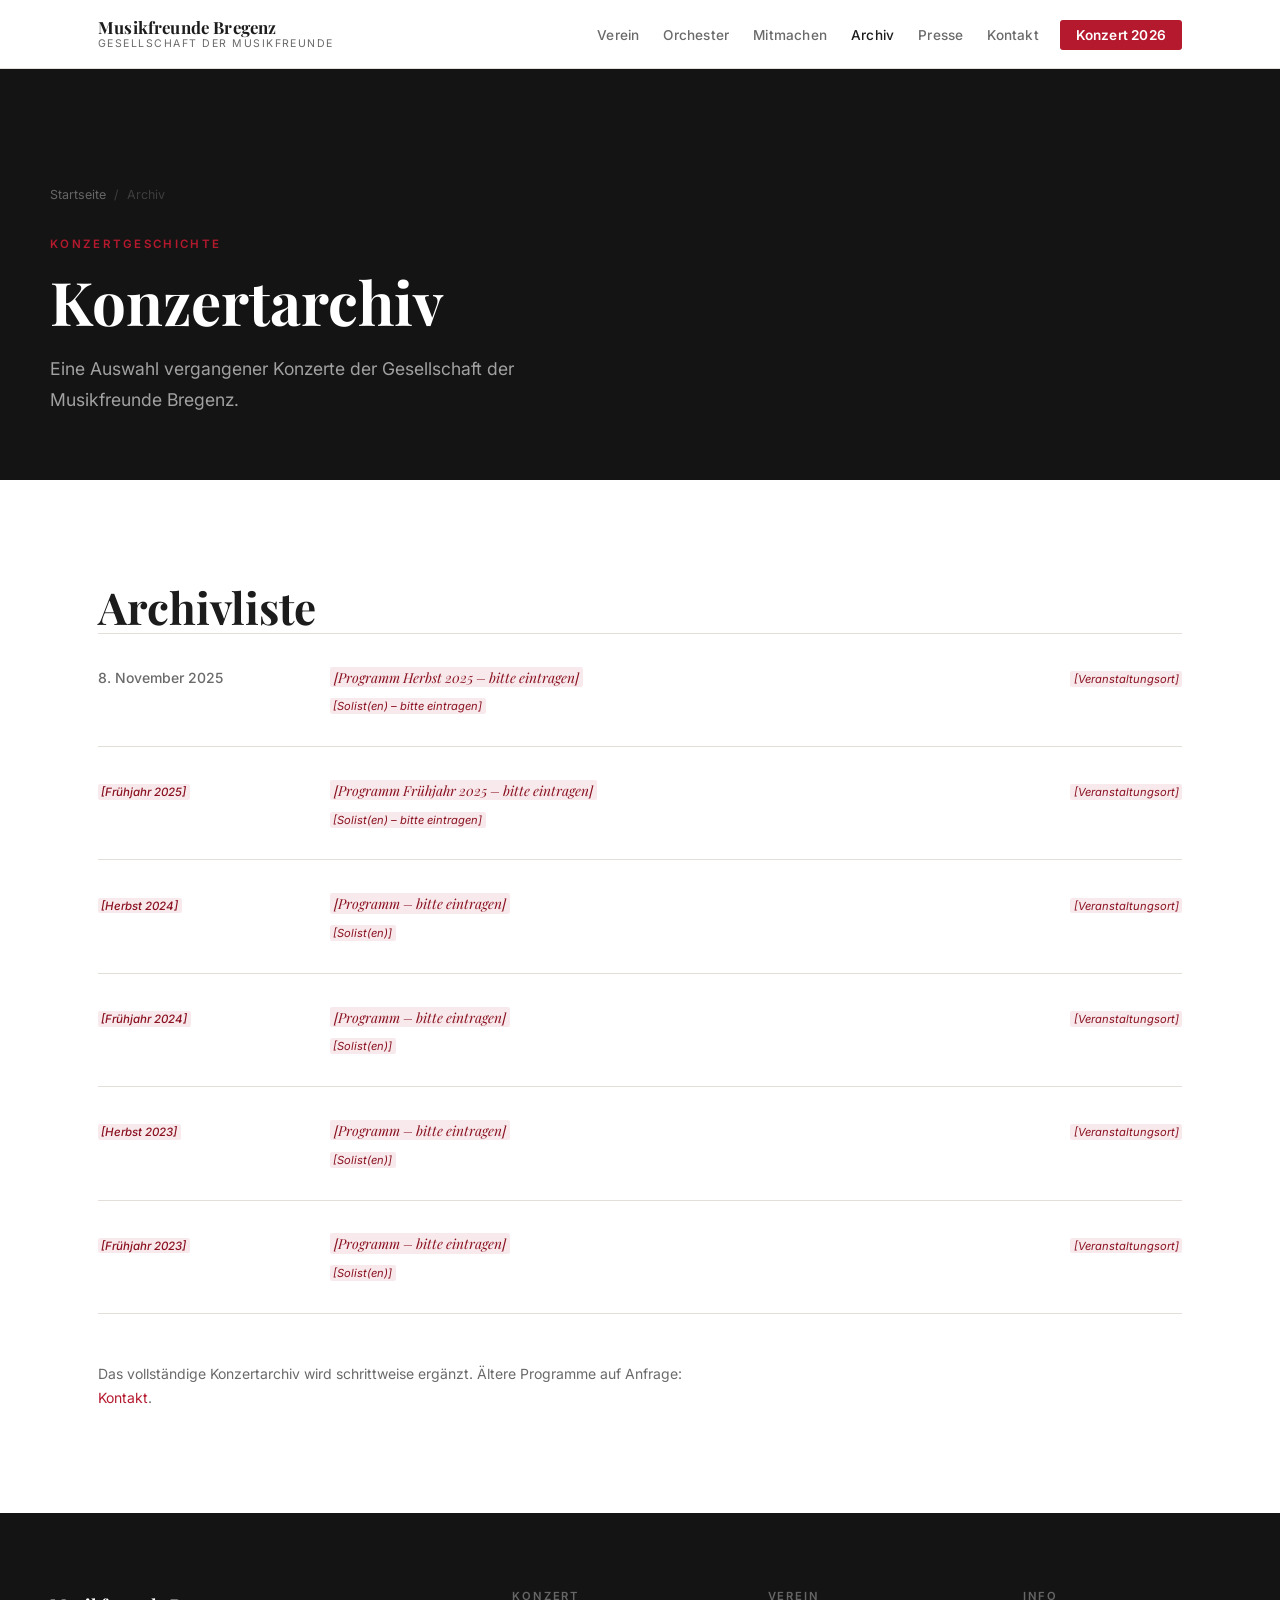
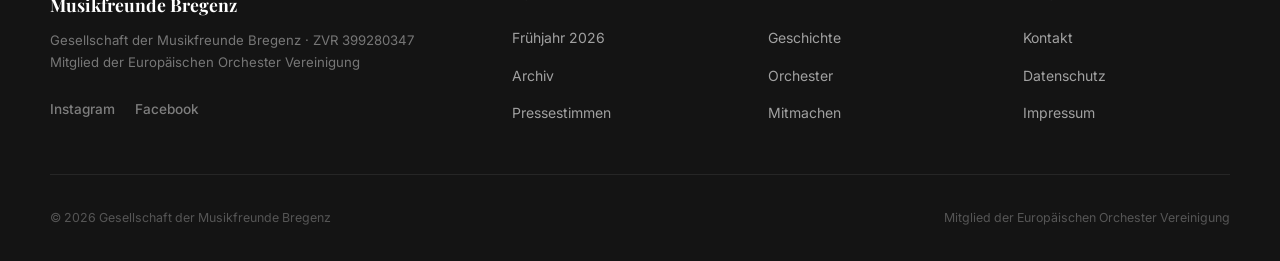
==== archiv.html @ 884a70db "initaler Entwurf" ====
<!DOCTYPE html>
<html lang="de">
<head>
  <meta charset="UTF-8">
  <meta name="viewport" content="width=device-width, initial-scale=1.0">
  <meta name="description" content="Archiv der Konzerte der Musikfreunde Bregenz – vergangene Programme, Termine und Veranstaltungsorte.">
  <title>Konzertarchiv – Musikfreunde Bregenz</title>
  <link rel="stylesheet" href="css/style.css">
</head>
<body>

<a href="#main" class="skip-link">Zum Inhalt springen</a>

<nav class="nav" aria-label="Hauptnavigation">
  <div class="nav__inner">
    <a href="index.html" class="nav__logo">
      Musikfreunde Bregenz
      <span>Gesellschaft der Musikfreunde</span>
    </a>
    <button class="nav__toggle" id="nav-toggle" aria-expanded="false" aria-controls="nav-links" aria-label="Navigation öffnen">
      <span></span><span></span><span></span>
    </button>
    <ul class="nav__links" id="nav-links" role="list">
      <li><a href="verein.html">Verein</a></li>
      <li><a href="orchester.html">Orchester</a></li>
      <li><a href="mitmachen.html">Mitmachen</a></li>
      <li><a href="archiv.html" class="active">Archiv</a></li>
      <li><a href="presse.html">Presse</a></li>
      <li><a href="kontakt.html">Kontakt</a></li>
      <li class="nav__cta"><a href="konzert.html">Konzert 2026</a></li>
    </ul>
  </div>
</nav>

<main id="main">

  <header class="page-hero">
    <div class="page-hero__inner">
      <div class="page-hero__crumb">
        <a href="index.html">Startseite</a>
        <span aria-hidden="true">/</span>
        <span>Archiv</span>
      </div>
      <span class="page-hero__eye">Konzertgeschichte</span>
      <h1 class="page-hero__h1">Konzertarchiv</h1>
      <p class="page-hero__lead">
        Eine Auswahl vergangener Konzerte der Gesellschaft der Musikfreunde Bregenz.
      </p>
    </div>
  </header>

  <section class="section" aria-labelledby="archiv-heading">
    <div class="container">
      <h2 id="archiv-heading" class="sr-only">Archivliste</h2>

      <div class="archiv-list" role="list">

        <!-- 2025 -->
        <div role="listitem" class="archiv-item">
          <p class="archiv-item__date">8. November 2025</p>
          <div class="archiv-item__prog">
            <span class="ph">[Programm Herbst 2025 – bitte eintragen]</span>
            <em><span class="ph">[Solist(en) – bitte eintragen]</span></em>
          </div>
          <p class="archiv-item__venue"><span class="ph">[Veranstaltungsort]</span></p>
        </div>

        <div role="listitem" class="archiv-item">
          <p class="archiv-item__date"><span class="ph">[Frühjahr 2025]</span></p>
          <div class="archiv-item__prog">
            <span class="ph">[Programm Frühjahr 2025 – bitte eintragen]</span>
            <em><span class="ph">[Solist(en) – bitte eintragen]</span></em>
          </div>
          <p class="archiv-item__venue"><span class="ph">[Veranstaltungsort]</span></p>
        </div>

        <!-- 2024 -->
        <div role="listitem" class="archiv-item">
          <p class="archiv-item__date"><span class="ph">[Herbst 2024]</span></p>
          <div class="archiv-item__prog">
            <span class="ph">[Programm – bitte eintragen]</span>
            <em><span class="ph">[Solist(en)]</span></em>
          </div>
          <p class="archiv-item__venue"><span class="ph">[Veranstaltungsort]</span></p>
        </div>

        <div role="listitem" class="archiv-item">
          <p class="archiv-item__date"><span class="ph">[Frühjahr 2024]</span></p>
          <div class="archiv-item__prog">
            <span class="ph">[Programm – bitte eintragen]</span>
            <em><span class="ph">[Solist(en)]</span></em>
          </div>
          <p class="archiv-item__venue"><span class="ph">[Veranstaltungsort]</span></p>
        </div>

        <!-- 2023 -->
        <div role="listitem" class="archiv-item">
          <p class="archiv-item__date"><span class="ph">[Herbst 2023]</span></p>
          <div class="archiv-item__prog">
            <span class="ph">[Programm – bitte eintragen]</span>
            <em><span class="ph">[Solist(en)]</span></em>
          </div>
          <p class="archiv-item__venue"><span class="ph">[Veranstaltungsort]</span></p>
        </div>

        <div role="listitem" class="archiv-item">
          <p class="archiv-item__date"><span class="ph">[Frühjahr 2023]</span></p>
          <div class="archiv-item__prog">
            <span class="ph">[Programm – bitte eintragen]</span>
            <em><span class="ph">[Solist(en)]</span></em>
          </div>
          <p class="archiv-item__venue"><span class="ph">[Veranstaltungsort]</span></p>
        </div>

      </div>

      <p style="margin-top:3rem; font-size:0.875rem; color:var(--muted);">
        Das vollständige Konzertarchiv wird schrittweise ergänzt.
        Ältere Programme auf Anfrage: <a href="kontakt.html" style="color:var(--red);">Kontakt</a>.
      </p>
    </div>
  </section>

</main>

<footer class="footer">
  <div class="footer__inner">
    <div class="footer__grid">
      <div>
        <div class="footer__brand">Musikfreunde Bregenz</div>
        <p class="footer__sub">Gesellschaft der Musikfreunde Bregenz · ZVR 399280347<br>Mitglied der Europäischen Orchester Vereinigung</p>
        <div class="footer__social">
          <a href="#" target="_blank" rel="noopener">Instagram</a>
          <a href="#" target="_blank" rel="noopener">Facebook</a>
        </div>
      </div>
      <div class="footer__col"><h4>Konzert</h4><ul><li><a href="konzert.html">Frühjahr 2026</a></li><li><a href="archiv.html">Archiv</a></li><li><a href="presse.html">Pressestimmen</a></li></ul></div>
      <div class="footer__col"><h4>Verein</h4><ul><li><a href="verein.html">Geschichte</a></li><li><a href="orchester.html">Orchester</a></li><li><a href="mitmachen.html">Mitmachen</a></li></ul></div>
      <div class="footer__col"><h4>Info</h4><ul><li><a href="kontakt.html">Kontakt</a></li><li><a href="#">Datenschutz</a></li><li><a href="#">Impressum</a></li></ul></div>
    </div>
    <div class="footer__bottom">
      <span>© 2026 Gesellschaft der Musikfreunde Bregenz</span>
      <span>Mitglied der Europäischen Orchester Vereinigung</span>
    </div>
  </div>
</footer>

<script>
  const toggle = document.getElementById('nav-toggle');
  const links  = document.getElementById('nav-links');
  toggle.addEventListener('click', function () {
    const open = links.classList.toggle('open');
    toggle.setAttribute('aria-expanded', open);
  });
</script>
</body>
</html>
---- css/style.css ----
/* ================================================================
   MUSIKFREUNDE BREGENZ — Hauptstylesheet
   Farbwelt: Schwarz #1C1C1C · Rot #B5192E · Creme #F7F6F2
   Schriften: Playfair Display (Serif) · Inter (Sans)
   ================================================================ */

@import url('https://fonts.googleapis.com/css2?family=Playfair+Display:ital,wght@0,400;0,600;0,700;1,400;1,600&family=Inter:wght@300;400;500;600&display=swap');

/* ── Custom Properties ── */
:root {
  --red:        #B5192E;
  --red-dark:   #8C1323;
  --text:       #1C1C1C;
  --muted:      #6A6A6A;
  --bg:         #FFFFFF;
  --bg-warm:    #F7F6F2;
  --bg-dark:    #141414;
  --border:     #E2DFD9;
  --serif:      'Playfair Display', Georgia, serif;
  --sans:       'Inter', -apple-system, BlinkMacSystemFont, sans-serif;
  --max-w:      1180px;
  --pad-x:      clamp(1.25rem, 5vw, 3rem);
  --section:    clamp(4rem, 8vw, 7rem);
}

/* ── Reset & Base ── */
*, *::before, *::after { box-sizing: border-box; margin: 0; padding: 0; }
html { font-size: 16px; scroll-behavior: smooth; -webkit-font-smoothing: antialiased; }
body { font-family: var(--sans); color: var(--text); background: var(--bg); line-height: 1.75; }
img { max-width: 100%; height: auto; display: block; }
a { color: inherit; text-decoration: none; }

/* ── Typografie ── */
h1, h2, h3, h4 { font-family: var(--serif); line-height: 1.15; font-weight: 700; }
h1 { font-size: clamp(2.4rem, 5.5vw, 4.25rem); }
h2 { font-size: clamp(1.8rem, 3.5vw, 2.75rem); }
h3 { font-size: clamp(1.2rem, 2.5vw, 1.65rem); }
h4 { font-size: 1.05rem; font-weight: 600; font-family: var(--sans); }
p  { font-size: clamp(0.9375rem, 1.5vw, 1.0625rem); max-width: 65ch; }

/* ── Layout ── */
.container { max-width: var(--max-w); margin: 0 auto; padding: 0 var(--pad-x); }
.section    { padding: var(--section) 0; }
.section--warm { background: var(--bg-warm); }
.section--dark { background: var(--bg-dark); color: #fff; }

/* ================================================================
   NAVIGATION
   ================================================================ */
.nav {
  position: sticky; top: 0; z-index: 100;
  background: rgba(255,255,255,0.96);
  backdrop-filter: blur(10px);
  border-bottom: 1px solid var(--border);
}
.nav__inner {
  max-width: var(--max-w); margin: 0 auto; padding: 0 var(--pad-x);
  height: 68px; display: flex; align-items: center; justify-content: space-between; gap: 2rem;
}
.nav__logo {
  font-family: var(--serif); font-size: 1.05rem; font-weight: 700;
  color: var(--text); letter-spacing: 0.01em; line-height: 1.15; flex-shrink: 0;
}
.nav__logo span {
  display: block; font-size: 0.66rem; font-family: var(--sans); font-weight: 400;
  color: var(--muted); letter-spacing: 0.14em; text-transform: uppercase;
}
.nav__links { display: flex; gap: 0.1rem; list-style: none; align-items: center; }
.nav__links a {
  font-size: 0.85rem; font-weight: 500; color: var(--muted); padding: 0.4rem 0.7rem;
  border-radius: 3px; transition: color 0.18s; letter-spacing: 0.015em;
}
.nav__links a:hover,
.nav__links a.active { color: var(--text); }
.nav__cta a {
  background: var(--red) !important; color: #fff !important;
  padding: 0.45rem 1rem !important; border-radius: 3px; font-weight: 600 !important;
  font-size: 0.85rem !important; margin-left: 0.5rem;
}
.nav__cta a:hover { background: var(--red-dark) !important; }
.nav__toggle {
  display: none; background: none; border: none; cursor: pointer;
  padding: 0.5rem; flex-direction: column; gap: 5px;
}
.nav__toggle span { display: block; width: 22px; height: 2px; background: var(--text); transition: 0.3s; }

@media (max-width: 880px) {
  .nav__toggle { display: flex; }
  .nav__links {
    display: none; position: absolute; top: 68px; left: 0; right: 0; background: #fff;
    flex-direction: column; padding: 1.25rem var(--pad-x) 1.75rem;
    border-bottom: 1px solid var(--border); gap: 0.15rem; align-items: flex-start;
  }
  .nav__links.open { display: flex; }
  .nav__links a { padding: 0.55rem 0; font-size: 1rem; }
  .nav__cta { margin-top: 0.5rem; }
  .nav__cta a { display: inline-block; margin-left: 0 !important; }
}

/* ================================================================
   HERO — STARTSEITE
   ================================================================ */
.hero {
  min-height: 88vh; display: flex; align-items: flex-end;
  background: var(--bg-dark); position: relative; overflow: hidden;
}
.hero::before {
  content: ''; position: absolute; inset: 0;
  background: linear-gradient(145deg, #0a0a0a 0%, #1a0808 55%, #120606 100%);
}
.hero::after {
  content: ''; position: absolute; top: 0; right: 0; width: 45%; height: 100%;
  background: linear-gradient(to left, rgba(181,25,46,0.07), transparent);
  pointer-events: none;
}
.hero__deco {
  position: absolute; bottom: -4rem; right: -2rem;
  font-family: var(--serif); font-size: 28rem; font-weight: 700; line-height: 1;
  color: rgba(255,255,255,0.025); pointer-events: none; user-select: none;
}
.hero__content {
  position: relative; z-index: 1; max-width: var(--max-w); width: 100%;
  margin: 0 auto; padding: 8rem var(--pad-x) 6rem;
}
.hero__eyebrow {
  font-size: 0.72rem; font-weight: 600; letter-spacing: 0.22em; text-transform: uppercase;
  color: var(--red); margin-bottom: 1.5rem; display: block;
}
.hero__title {
  font-size: clamp(3rem, 7vw, 5.75rem); color: #fff; line-height: 1.05;
  max-width: 13ch; margin-bottom: 1.75rem; font-weight: 700;
}
.hero__title em { font-style: italic; color: rgba(255,255,255,0.6); }
.hero__sub {
  font-size: clamp(1rem, 2vw, 1.125rem); color: rgba(255,255,255,0.6);
  max-width: 46ch; margin-bottom: 2.75rem; line-height: 1.75;
}
.hero__actions { display: flex; gap: 1rem; flex-wrap: wrap; align-items: center; }
.hero__badge {
  background: rgba(255,255,255,0.06); border: 1px solid rgba(255,255,255,0.14);
  border-radius: 3px; padding: 0.7rem 1.2rem; color: rgba(255,255,255,0.75);
  font-size: 0.875rem; line-height: 1.5;
}
.hero__badge strong { display: block; color: #fff; font-weight: 600; font-size: 0.95rem; }

/* ================================================================
   BUTTONS
   ================================================================ */
.btn {
  display: inline-flex; align-items: center; gap: 0.5rem;
  padding: 0.875rem 2rem; border-radius: 3px; font-family: var(--sans);
  font-size: 0.9rem; font-weight: 600; letter-spacing: 0.025em;
  cursor: pointer; transition: all 0.18s; border: 2px solid transparent; text-decoration: none;
}
.btn--primary  { background: var(--red); color: #fff; }
.btn--primary:hover { background: var(--red-dark); color: #fff; }
.btn--ghost    { background: transparent; border-color: rgba(255,255,255,0.28); color: #fff; }
.btn--ghost:hover { border-color: rgba(255,255,255,0.65); color: #fff; }
.btn--outline  { background: transparent; border-color: var(--border); color: var(--text); }
.btn--outline:hover { border-color: var(--text); }
.btn--white    { background: #fff; color: var(--red); border-color: #fff; }
.btn--white:hover { background: rgba(255,255,255,0.9); color: var(--red-dark); }
.btn--sm       { padding: 0.55rem 1.25rem; font-size: 0.82rem; }

/* ================================================================
   SEKTIONS-KOPF
   ================================================================ */
.sec-head { margin-bottom: clamp(2.5rem, 5vw, 4rem); }
.sec-head--center { text-align: center; }
.sec-head--center .sec-lead { margin-left: auto; margin-right: auto; }
.sec-eye {
  display: inline-block; font-size: 0.72rem; font-weight: 600;
  letter-spacing: 0.2em; text-transform: uppercase; color: var(--red); margin-bottom: 0.75rem;
}
.sec-title { color: var(--text); margin-bottom: 0.875rem; }
.sec-lead { font-size: clamp(1rem, 1.8vw, 1.1rem); color: var(--muted); max-width: 52ch; }

/* ================================================================
   STARTSEITE – KONZERT-TEASER
   ================================================================ */
.concert-teaser {
  display: grid; grid-template-columns: 3fr 2fr;
  border: 1px solid var(--border); background: var(--bg-warm);
}
@media (max-width: 720px) { .concert-teaser { grid-template-columns: 1fr; } }

.concert-teaser__body { padding: clamp(2rem, 5vw, 3.5rem); }
.concert-teaser__date {
  font-size: 0.72rem; font-weight: 600; letter-spacing: 0.18em;
  text-transform: uppercase; color: var(--red); margin-bottom: 0.3rem;
}
.concert-teaser__venue { font-size: 0.875rem; color: var(--muted); margin-bottom: 2rem; }
.concert-teaser__title {
  font-family: var(--serif); font-size: clamp(1.4rem, 3vw, 2rem);
  margin-bottom: 2rem; line-height: 1.2;
}
.prog-list { list-style: none; display: flex; flex-direction: column; gap: 1.1rem; margin-bottom: 2.25rem; }
.prog-list li { display: grid; grid-template-columns: auto 1fr; gap: 0.75rem; align-items: baseline; }
.prog-cmp { font-weight: 600; font-size: 0.875rem; white-space: nowrap; color: var(--text); }
.prog-wrk { font-family: var(--serif); font-style: italic; font-size: 1rem; color: var(--muted); }
.concert-teaser__vis {
  background: linear-gradient(145deg, #120808 0%, #200e0e 100%);
  min-height: 280px; display: flex; align-items: center; justify-content: center;
  position: relative; overflow: hidden;
}
.concert-teaser__vis-text {
  font-family: var(--serif); font-size: 9rem; font-weight: 700;
  color: rgba(181,25,46,0.12); user-select: none; line-height: 1;
}

/* ================================================================
   STARTSEITE – ÜBER-UNS KARTEN
   ================================================================ */
.about-grid { display: grid; grid-template-columns: repeat(3, 1fr); gap: 2.5rem; }
@media (max-width: 720px) { .about-grid { grid-template-columns: 1fr; gap: 2rem; } }
@media (min-width: 721px) and (max-width: 920px) { .about-grid { grid-template-columns: 1fr 1fr; } }

.about-card { border-top: 2px solid var(--border); padding-top: 2rem; }
.about-card:first-child { border-top-color: var(--red); }
.about-card__num { font-family: var(--serif); font-size: 2.75rem; font-weight: 700; color: var(--red); line-height: 1; margin-bottom: 0.75rem; }
.about-card h3 { font-size: 1.25rem; margin-bottom: 0.75rem; }
.about-card p { font-size: 0.9375rem; color: var(--muted); line-height: 1.75; }
.about-card__link {
  display: inline-flex; align-items: center; gap: 0.4rem;
  margin-top: 1.25rem; font-size: 0.875rem; font-weight: 600; color: var(--red);
  transition: gap 0.18s;
}
.about-card__link:hover { gap: 0.7rem; }

/* ================================================================
   STARTSEITE – PRESSEZITAT (dunkel)
   ================================================================ */
.quote-wrap { max-width: 740px; margin: 0 auto; text-align: center; }
.quote-wrap__mark { font-family: var(--serif); font-size: 6rem; color: var(--red); line-height: 0.5; display: block; margin-bottom: 2rem; }
.quote-wrap__text {
  font-family: var(--serif); font-size: clamp(1.3rem, 3vw, 1.95rem);
  font-style: italic; color: rgba(255,255,255,0.88); line-height: 1.55; margin-bottom: 1.5rem;
}
.quote-wrap__src { font-size: 0.78rem; letter-spacing: 0.12em; color: rgba(255,255,255,0.38); text-transform: uppercase; }

/* ================================================================
   STARTSEITE – MITMACHEN BANNER
   ================================================================ */
.mitmachen-banner { background: var(--red); }
.mitmachen-banner__inner {
  max-width: var(--max-w); margin: 0 auto; padding: clamp(3rem, 6vw, 5rem) var(--pad-x);
  display: grid; grid-template-columns: 1fr auto; gap: 2rem; align-items: center;
}
@media (max-width: 620px) { .mitmachen-banner__inner { grid-template-columns: 1fr; } }
.mitmachen-banner h2 { font-size: clamp(1.5rem, 3vw, 2.2rem); color: #fff; margin-bottom: 0.5rem; }
.mitmachen-banner p  { color: rgba(255,255,255,0.8); font-size: 1rem; max-width: 48ch; }

/* ================================================================
   SPONSOREN
   ================================================================ */
.sponsors-row { display: flex; flex-wrap: wrap; gap: 0.875rem 1.25rem; margin-top: 2rem; align-items: center; }
.sponsor-item {
  font-size: 0.9rem; color: var(--muted); padding: 0.5rem 1rem;
  border: 1px solid var(--border); border-radius: 3px; transition: border-color 0.18s, color 0.18s;
}
.sponsor-item:hover { border-color: var(--text); color: var(--text); }

/* ================================================================
   NEWSLETTER
   ================================================================ */
.newsletter-wrap {
  max-width: var(--max-w); margin: 0 auto; padding: clamp(3.5rem, 7vw, 5.5rem) var(--pad-x);
  display: grid; grid-template-columns: 1fr 1fr; gap: 3rem; align-items: center;
}
@media (max-width: 700px) { .newsletter-wrap { grid-template-columns: 1fr; gap: 2rem; } }
.newsletter-wrap h2 { font-size: clamp(1.5rem, 3vw, 2rem); margin-bottom: 0.75rem; }
.newsletter-wrap p  { color: var(--muted); font-size: 0.9375rem; }
.nl-form { display: flex; gap: 0.75rem; flex-wrap: wrap; }
.nl-form input {
  flex: 1; min-width: 200px; padding: 0.875rem 1.1rem;
  border: 1px solid var(--border); border-radius: 3px; font-family: var(--sans);
  font-size: 0.9375rem; background: #fff; color: var(--text); outline: none; transition: border-color 0.18s;
}
.nl-form input:focus { border-color: var(--red); }
.nl-form input::placeholder { color: #bbb; }
.nl-note { font-size: 0.78rem; color: var(--muted); margin-top: 0.75rem; }

/* ================================================================
   FOOTER
   ================================================================ */
.footer { background: var(--bg-dark); padding: clamp(3rem, 6vw, 5rem) var(--pad-x) 2rem; }
.footer__inner { max-width: var(--max-w); margin: 0 auto; }
.footer__grid {
  display: grid; grid-template-columns: 2fr 1fr 1fr 1fr;
  gap: 3rem; padding-bottom: 3rem; border-bottom: 1px solid rgba(255,255,255,0.08);
}
@media (max-width: 860px)  { .footer__grid { grid-template-columns: 1fr 1fr; gap: 2rem; } }
@media (max-width: 480px)  { .footer__grid { grid-template-columns: 1fr; gap: 1.75rem; } }
.footer__brand { font-family: var(--serif); font-size: 1.1rem; color: #fff; font-weight: 700; margin-bottom: 0.5rem; }
.footer__sub   { font-size: 0.825rem; color: rgba(255,255,255,0.42); line-height: 1.7; margin-bottom: 1.5rem; }
.footer__social { display: flex; gap: 1.25rem; }
.footer__social a { font-size: 0.85rem; font-weight: 500; color: rgba(255,255,255,0.45); transition: color 0.18s; }
.footer__social a:hover { color: #fff; }
.footer__col h4 {
  font-family: var(--sans); font-size: 0.7rem; font-weight: 600; letter-spacing: 0.16em;
  text-transform: uppercase; color: rgba(255,255,255,0.35); margin-bottom: 1.25rem;
}
.footer__col ul { list-style: none; display: flex; flex-direction: column; gap: 0.6rem; }
.footer__col a  { font-size: 0.875rem; color: rgba(255,255,255,0.6); transition: color 0.18s; }
.footer__col a:hover { color: #fff; }
.footer__bottom {
  display: flex; justify-content: space-between; flex-wrap: wrap; gap: 0.75rem;
  padding-top: 2rem; font-size: 0.775rem; color: rgba(255,255,255,0.28);
}
.footer__bottom a { color: rgba(255,255,255,0.28); }
.footer__bottom a:hover { color: rgba(255,255,255,0.55); }

/* ================================================================
   SEITEN-HERO (Unterseiten)
   ================================================================ */
.page-hero { background: var(--bg-dark); padding: clamp(4.5rem, 9vw, 7.5rem) var(--pad-x) clamp(3rem, 5vw, 4.5rem); }
.page-hero__inner { max-width: var(--max-w); margin: 0 auto; }
.page-hero__crumb { display: flex; gap: 0.5rem; font-size: 0.78rem; color: rgba(255,255,255,0.35); margin-bottom: 1.75rem; }
.page-hero__crumb a { color: rgba(255,255,255,0.35); }
.page-hero__crumb a:hover { color: rgba(255,255,255,0.65); }
.page-hero__crumb span { color: rgba(255,255,255,0.18); }
.page-hero__eye { font-size: 0.72rem; font-weight: 600; letter-spacing: 0.2em; text-transform: uppercase; color: var(--red); margin-bottom: 0.875rem; display: block; }
.page-hero__h1 { font-size: clamp(2.25rem, 5.5vw, 3.75rem); color: #fff; max-width: 16ch; line-height: 1.1; margin-bottom: 1.25rem; }
.page-hero__lead { font-size: clamp(1rem, 2vw, 1.1rem); color: rgba(255,255,255,0.6); max-width: 50ch; line-height: 1.75; }

/* ================================================================
   KONZERT-SEITE
   ================================================================ */
.c-meta {
  background: var(--bg-warm); border: 1px solid var(--border);
  padding: clamp(2rem, 4vw, 2.75rem); margin-bottom: 3rem;
}
.c-meta__grid { display: grid; grid-template-columns: repeat(auto-fit, minmax(150px, 1fr)); gap: 2rem 2.5rem; margin-bottom: 2rem; }
.c-meta__item label { display: block; font-size: 0.68rem; font-weight: 600; letter-spacing: 0.15em; text-transform: uppercase; color: var(--muted); margin-bottom: 0.3rem; }
.c-meta__item strong { font-size: 1.05rem; font-weight: 600; display: block; }
.c-meta__item span { font-size: 0.875rem; color: var(--muted); }
.ticket-bar { display: flex; gap: 1.25rem; flex-wrap: wrap; align-items: center; padding-top: 2rem; border-top: 1px solid var(--border); }
.ticket-price { font-family: var(--serif); font-size: 1.65rem; font-weight: 700; }
.ticket-price small { font-family: var(--sans); font-size: 0.85rem; font-weight: 400; color: var(--muted); }

.prog-item { border-top: 1px solid var(--border); padding: 1.875rem 0; }
.prog-item:last-of-type { border-bottom: 1px solid var(--border); }
.prog-item__cmp { font-size: 0.7rem; font-weight: 600; letter-spacing: 0.16em; text-transform: uppercase; color: var(--muted); margin-bottom: 0.35rem; }
.prog-item__wrk { font-family: var(--serif); font-size: 1.45rem; font-style: italic; color: var(--text); margin-bottom: 0.35rem; }
.prog-item__sub { font-size: 0.9rem; color: var(--muted); }
.prog-item__solist { font-size: 0.875rem; color: var(--text); margin-top: 0.5rem; }
.prog-item__solist strong { color: var(--red); font-weight: 600; }

.solist-card {
  display: grid; grid-template-columns: 110px 1fr; gap: 2rem;
  padding: 2rem; background: var(--bg-warm); border: 1px solid var(--border);
}
@media (max-width: 500px) { .solist-card { grid-template-columns: 1fr; gap: 1.25rem; } }
.solist-card__img {
  width: 110px; height: 110px; border-radius: 50%;
  background: var(--border); display: flex; align-items: center;
  justify-content: center; font-size: 0.72rem; color: var(--muted);
  text-align: center; overflow: hidden; flex-shrink: 0;
}
.solist-card__role { font-size: 0.7rem; font-weight: 600; letter-spacing: 0.15em; text-transform: uppercase; color: var(--red); margin-bottom: 0.25rem; }
.solist-card__name { font-family: var(--serif); font-size: 1.4rem; margin-bottom: 0.75rem; }
.solist-card__bio  { font-size: 0.9375rem; color: var(--muted); line-height: 1.75; }

.next-box { background: var(--bg-warm); border: 1px solid var(--border); padding: 2rem; margin-top: 3rem; }
.next-box__lbl { font-size: 0.68rem; font-weight: 600; letter-spacing: 0.16em; text-transform: uppercase; color: var(--muted); margin-bottom: 0.5rem; }
.next-box__date { font-family: var(--serif); font-size: 1.6rem; color: var(--red); margin-bottom: 0.25rem; }
.next-box__info { font-family: var(--serif); font-style: italic; color: var(--muted); font-size: 1rem; }

/* ================================================================
   VEREIN-SEITE
   ================================================================ */
.prose h3 { font-size: 1.45rem; margin-bottom: 0.875rem; margin-top: 2.75rem; }
.prose h3:first-child { margin-top: 0; }
.prose p  { color: var(--muted); margin-bottom: 1rem; }

.vorstand-grid { display: grid; grid-template-columns: repeat(auto-fill, minmax(220px, 1fr)); gap: 1.25rem; margin-top: 2rem; }
.vorstand-card { padding: 1.5rem; border: 1px solid var(--border); }
.vorstand-card__role { font-size: 0.68rem; font-weight: 600; letter-spacing: 0.13em; text-transform: uppercase; color: var(--red); margin-bottom: 0.4rem; }
.vorstand-card__name { font-family: var(--serif); font-size: 1.1rem; }

/* ================================================================
   ORCHESTER-SEITE
   ================================================================ */
.register-grid { display: grid; grid-template-columns: repeat(auto-fill, minmax(240px, 1fr)); gap: 2rem; margin-top: 2rem; }
.register-block h3 { font-size: 0.7rem; font-weight: 600; letter-spacing: 0.18em; text-transform: uppercase; color: var(--red); margin-bottom: 1rem; padding-bottom: 0.5rem; border-bottom: 1px solid var(--border); }
.register-block ul { list-style: none; display: flex; flex-direction: column; gap: 0.35rem; }
.register-block li { font-size: 0.9375rem; color: var(--muted); }

.musicians-grid { display: grid; grid-template-columns: repeat(auto-fill, minmax(190px, 1fr)); gap: 2rem; margin-top: 3rem; }
.musician-card__photo {
  width: 100%; aspect-ratio: 1 / 1; background: var(--bg-warm); border: 1px solid var(--border);
  display: flex; align-items: center; justify-content: center; margin-bottom: 0.875rem;
  overflow: hidden; position: relative; font-size: 0.72rem; color: var(--muted); text-align: center; padding: 1rem;
}
.musician-card__name { font-family: var(--serif); font-size: 1.05rem; margin-bottom: 0.15rem; }
.musician-card__inst { font-size: 0.85rem; color: var(--muted); }

/* ================================================================
   MITMACHEN-SEITE
   ================================================================ */
.proben-box { background: var(--bg-warm); border: 1px solid var(--border); padding: 2rem; margin-top: 2rem; }
.proben-box h3 { margin-bottom: 1.5rem; }
.proben-row { display: grid; grid-template-columns: 160px 1fr; gap: 1rem; padding: 0.875rem 0; border-top: 1px solid var(--border); font-size: 0.9375rem; }
.proben-row:last-child { border-bottom: 1px solid var(--border); }
.proben-row dt { font-weight: 600; }
.proben-row dd { color: var(--muted); }
.instr-note { margin-top: 2rem; padding: 1.75rem 2rem; border-left: 3px solid var(--red); background: var(--bg-warm); }
.instr-note h3 { font-size: 1.15rem; margin-bottom: 0.6rem; }
.instr-note p  { font-size: 0.9375rem; color: var(--muted); }

/* ================================================================
   ARCHIV-SEITE
   ================================================================ */
.archiv-list { display: flex; flex-direction: column; }
.archiv-item { display: grid; grid-template-columns: 200px 1fr auto; gap: 2rem; align-items: baseline; border-top: 1px solid var(--border); padding: 1.75rem 0; }
.archiv-item:last-child { border-bottom: 1px solid var(--border); }
@media (max-width: 720px) { .archiv-item { grid-template-columns: 1fr; gap: 0.35rem; } }
.archiv-item__date { font-size: 0.875rem; color: var(--muted); font-weight: 500; }
.archiv-item__prog { font-family: var(--serif); font-style: italic; font-size: 1.05rem; }
.archiv-item__prog em { display: block; font-style: normal; font-family: var(--sans); font-size: 0.85rem; color: var(--muted); margin-top: 0.2rem; }
.archiv-item__venue { font-size: 0.85rem; color: var(--muted); text-align: right; white-space: nowrap; }
@media (max-width: 720px) { .archiv-item__venue { text-align: left; } }

/* ================================================================
   PRESSE-SEITE
   ================================================================ */
.presse-grid { display: grid; grid-template-columns: 1fr 1fr; gap: 1.5rem; }
@media (max-width: 700px) { .presse-grid { grid-template-columns: 1fr; } }
.presse-card { padding: 2rem; border: 1px solid var(--border); }
.presse-card__qm { font-family: var(--serif); font-size: 4rem; color: var(--red); line-height: 0.6; display: block; margin-bottom: 1.25rem; }
.presse-card__text { font-family: var(--serif); font-style: italic; font-size: 1.05rem; color: var(--text); line-height: 1.65; margin-bottom: 1.25rem; }
.presse-card__src  { font-size: 0.78rem; font-weight: 500; letter-spacing: 0.1em; text-transform: uppercase; color: var(--muted); }

/* ================================================================
   KONTAKT-SEITE
   ================================================================ */
.kontakt-grid { display: grid; grid-template-columns: 1fr 1fr; gap: 3rem; }
@media (max-width: 700px) { .kontakt-grid { grid-template-columns: 1fr; gap: 2rem; } }
.kontakt-block h3 { font-size: 1.2rem; padding-bottom: 0.875rem; border-bottom: 1px solid var(--border); margin-bottom: 1.75rem; }
.k-item { margin-bottom: 1.5rem; }
.k-item label { display: block; font-size: 0.68rem; font-weight: 600; letter-spacing: 0.13em; text-transform: uppercase; color: var(--muted); margin-bottom: 0.3rem; }
.k-item a { color: var(--red); }
.k-item a:hover { text-decoration: underline; }

/* ================================================================
   UTILITIES
   ================================================================ */
.divider { height: 1px; background: var(--border); margin: 3rem 0; }
.ph {
  display: inline; background: rgba(181,25,46,0.09); color: #8a1020;
  font-size: 0.82em; padding: 0.08em 0.3em; border-radius: 2px; font-style: italic;
}
.skip-link {
  position: absolute; top: -100px; left: 1rem; background: var(--red); color: #fff;
  padding: 0.5rem 1rem; z-index: 9999; border-radius: 3px; font-size: 0.875rem;
  transition: top 0.2s;
}
.skip-link:focus { top: 1rem; }
.two-col { display: grid; grid-template-columns: 2fr 1fr; gap: 4rem; }
@media (max-width: 860px) { .two-col { grid-template-columns: 1fr; gap: 2.5rem; } }
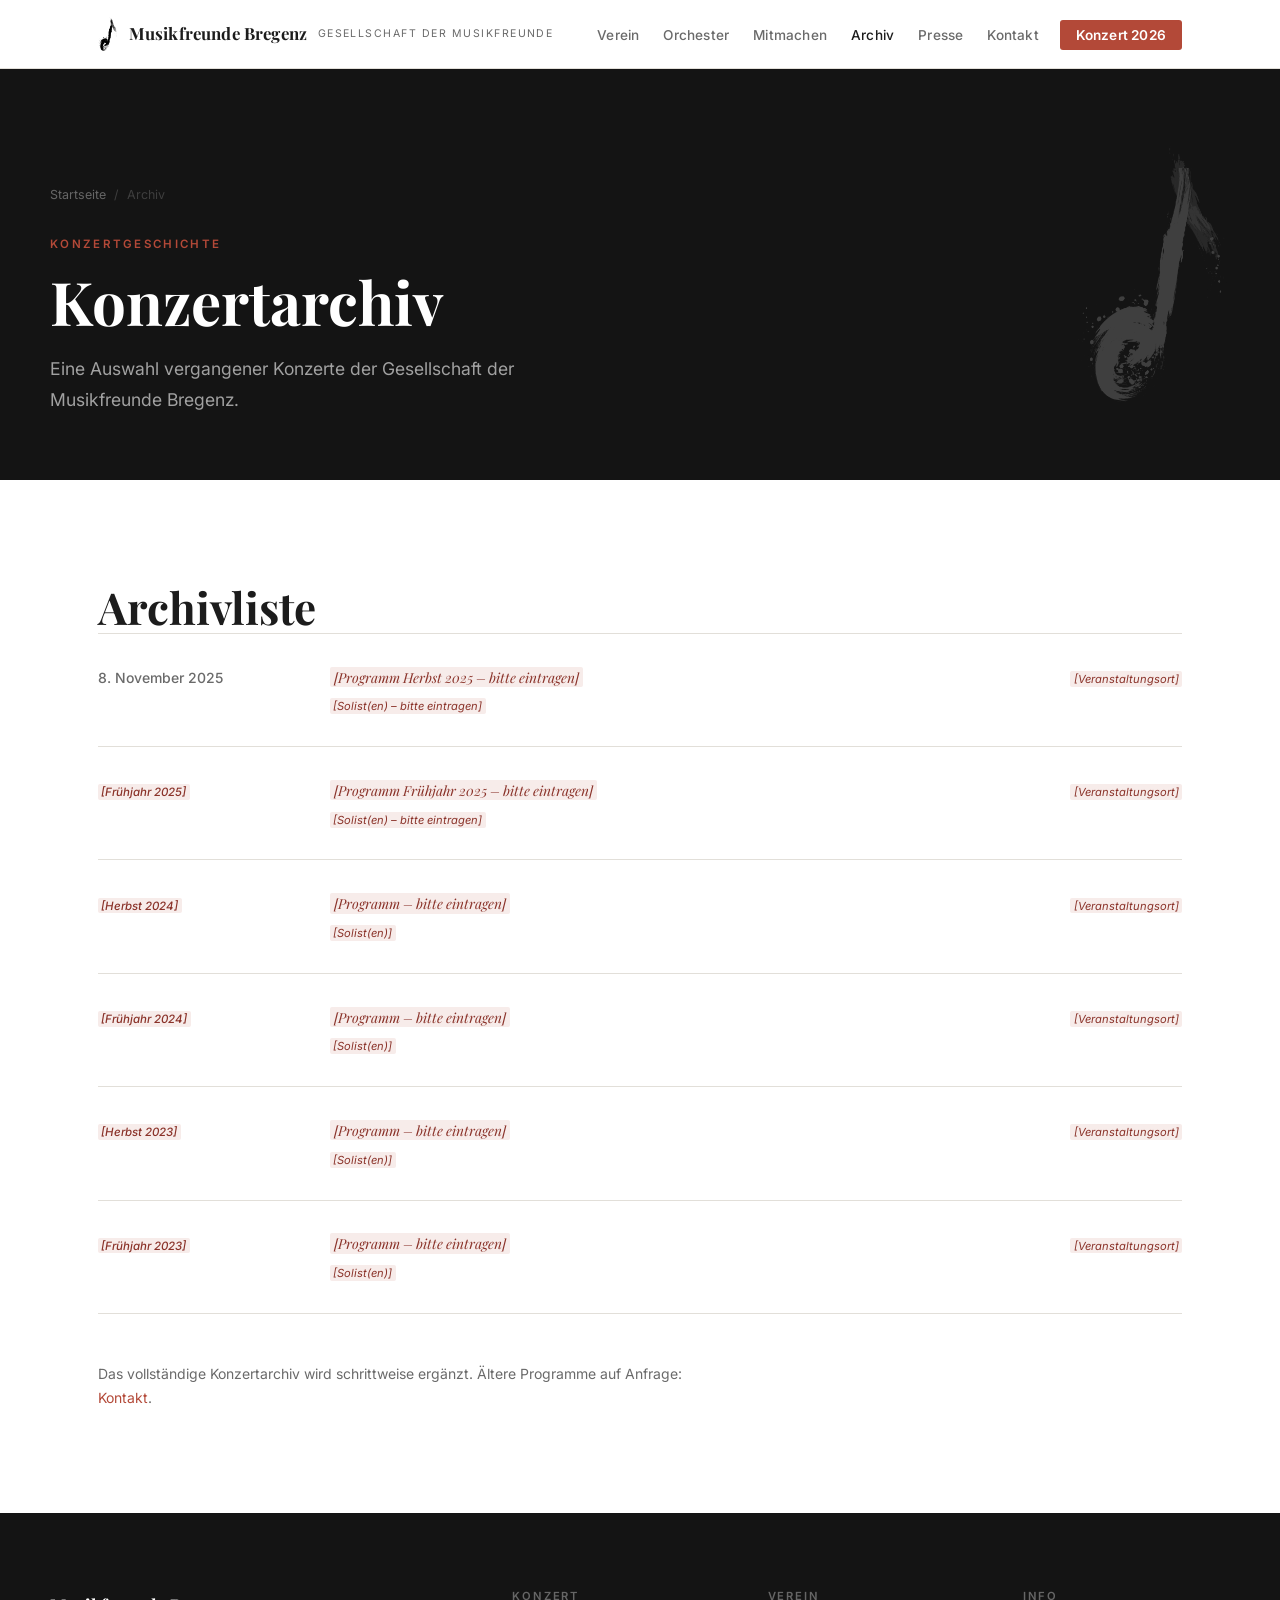
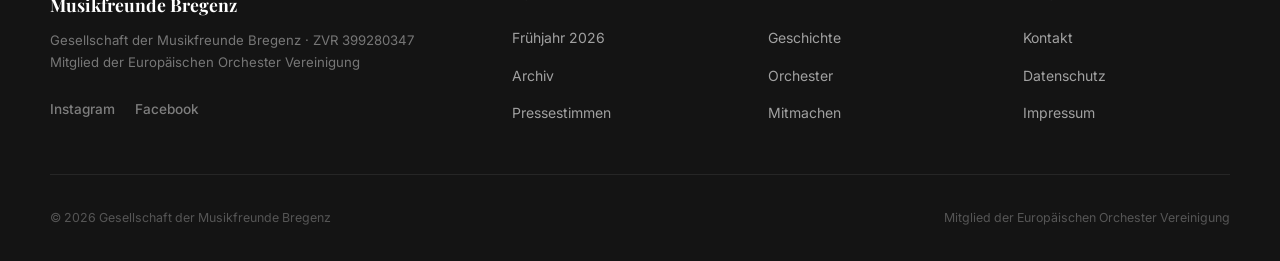
==== commit 4a03b905: "Einbau Notenschlüssel, Verbesserung CI" ====
--- a/archiv.html
+++ b/archiv.html
@@ -14,6 +14,7 @@
 <nav class="nav" aria-label="Hauptnavigation">
   <div class="nav__inner">
     <a href="index.html" class="nav__logo">
+      <img src="img/notenschluessel.png" class="nav__logo__clef" alt="" aria-hidden="true">
       Musikfreunde Bregenz
       <span>Gesellschaft der Musikfreunde</span>
     </a>
@@ -35,6 +36,7 @@
 <main id="main">
 
   <header class="page-hero">
+    <div class="page-hero__deco" aria-hidden="true"><img src="img/notenschluessel.png" alt=""></div>
     <div class="page-hero__inner">
       <div class="page-hero__crumb">
         <a href="index.html">Startseite</a>
@@ -136,7 +138,7 @@
       </div>
       <div class="footer__col"><h4>Konzert</h4><ul><li><a href="konzert.html">Frühjahr 2026</a></li><li><a href="archiv.html">Archiv</a></li><li><a href="presse.html">Pressestimmen</a></li></ul></div>
       <div class="footer__col"><h4>Verein</h4><ul><li><a href="verein.html">Geschichte</a></li><li><a href="orchester.html">Orchester</a></li><li><a href="mitmachen.html">Mitmachen</a></li></ul></div>
-      <div class="footer__col"><h4>Info</h4><ul><li><a href="kontakt.html">Kontakt</a></li><li><a href="#">Datenschutz</a></li><li><a href="#">Impressum</a></li></ul></div>
+      <div class="footer__col"><h4>Info</h4><ul><li><a href="kontakt.html">Kontakt</a></li><li><a href="datenschutz.html">Datenschutz</a></li><li><a href="impressum.html">Impressum</a></li></ul></div>
     </div>
     <div class="footer__bottom">
       <span>© 2026 Gesellschaft der Musikfreunde Bregenz</span>
--- a/css/style.css
+++ b/css/style.css
@@ -1,15 +1,66 @@
 /* ================================================================
    MUSIKFREUNDE BREGENZ — Hauptstylesheet
-   Farbwelt: Schwarz #1C1C1C · Rot #B5192E · Creme #F7F6F2
+   Farbwelt: Schwarz #1C1C1C · Rot #B34938 · Creme #F7F6F2
    Schriften: Playfair Display (Serif) · Inter (Sans)
+   CI-Referenz: Folder Frühjahr 2026 (Akzentrot extrahiert aus PDF)
    ================================================================ */
 
 @import url('https://fonts.googleapis.com/css2?family=Playfair+Display:ital,wght@0,400;0,600;0,700;1,400;1,600&family=Inter:wght@300;400;500;600&display=swap');
+
+/* ── Photo images inside containers ── */
+.solist-card__img img,
+.musician-card__photo img,
+.profile-img img {
+  width: 100%; height: 100%; object-fit: cover; display: block;
+}
+.profile-img {
+  width: 200px; height: 200px; border-radius: 50%;
+  overflow: hidden; flex-shrink: 0; background: var(--border);
+}
+.profile-header {
+  display: grid; grid-template-columns: 220px 1fr; gap: 3rem; align-items: start;
+  margin-bottom: 2.5rem;
+}
+@media (max-width: 640px) {
+  .profile-header { grid-template-columns: 1fr; gap: 1.5rem; }
+}
+.profile-header__role { font-size: 0.72rem; font-weight: 600; letter-spacing: 0.16em; text-transform: uppercase; color: var(--red); margin-bottom: 0.35rem; }
+.profile-header__name { font-family: var(--serif); font-size: clamp(1.6rem, 3vw, 2.25rem); margin-bottom: 0.5rem; }
+.profile-header__sub  { font-size: 0.9375rem; color: var(--muted); }
+
+/* Register list highlight */
+.register-lead { font-weight: 600; color: var(--text); }
+.register-lead span { font-size: 0.8rem; font-weight: 400; color: var(--red); margin-left: 0.4rem; }
+.in-memoriam { color: var(--muted); font-style: italic; font-size: 0.9rem; }
+.in-memoriam span { font-size: 0.75rem; color: var(--red); margin-left: 0.3rem; }
+
+/* Press list (archive style) */
+.presse-list { display: flex; flex-direction: column; }
+.presse-list-item {
+  display: grid; grid-template-columns: 180px 1fr auto;
+  gap: 2rem; align-items: baseline;
+  border-top: 1px solid var(--border); padding: 1.5rem 0;
+}
+.presse-list-item:last-child { border-bottom: 1px solid var(--border); }
+@media (max-width: 720px) { .presse-list-item { grid-template-columns: 1fr; gap: 0.35rem; } }
+.presse-list-item__date { font-size: 0.85rem; color: var(--muted); font-weight: 500; }
+.presse-list-item__title { font-family: var(--serif); font-size: 1.05rem; color: var(--text); }
+.presse-list-item__source { font-size: 0.8rem; color: var(--muted); white-space: nowrap; }
+.presse-list-item__pdf { font-size: 0.82rem; font-weight: 600; color: var(--red); white-space: nowrap; }
+.presse-list-item__pdf:hover { text-decoration: underline; }
+
+/* Proben table */
+.proben-table { width: 100%; border-collapse: collapse; font-size: 0.9rem; margin-top: 1.5rem; }
+.proben-table th { font-family: var(--sans); font-size: 0.68rem; font-weight: 600; letter-spacing: 0.12em; text-transform: uppercase; color: var(--muted); padding: 0.5rem 1rem 0.75rem 0; text-align: left; border-bottom: 1px solid var(--border); }
+.proben-table td { padding: 0.75rem 1rem 0.75rem 0; border-bottom: 1px solid var(--border); color: var(--muted); vertical-align: top; }
+.proben-table td:first-child { font-weight: 600; color: var(--text); white-space: nowrap; }
+.proben-table tr.highlight td { color: var(--text); background: rgba(179,73,56,0.05); }
+.proben-table tr.concert-day td { font-weight: 600; color: var(--red); }
 
 /* ── Custom Properties ── */
 :root {
-  --red:        #B5192E;
-  --red-dark:   #8C1323;
+  --red:        #B34938;
+  --red-dark:   #8A3229;
   --text:       #1C1C1C;
   --muted:      #6A6A6A;
   --bg:         #FFFFFF;
@@ -58,8 +109,12 @@
   height: 68px; display: flex; align-items: center; justify-content: space-between; gap: 2rem;
 }
 .nav__logo {
+  display: flex; align-items: center; gap: 0.65rem;
   font-family: var(--serif); font-size: 1.05rem; font-weight: 700;
   color: var(--text); letter-spacing: 0.01em; line-height: 1.15; flex-shrink: 0;
+}
+.nav__logo__clef {
+  height: 34px; width: auto; flex-shrink: 0; display: block;
 }
 .nav__logo span {
   display: block; font-size: 0.66rem; font-family: var(--sans); font-weight: 400;
@@ -75,7 +130,7 @@
 .nav__cta a {
   background: var(--red) !important; color: #fff !important;
   padding: 0.45rem 1rem !important; border-radius: 3px; font-weight: 600 !important;
-  font-size: 0.85rem !important; margin-left: 0.5rem;
+  font-size: 0.85rem !important; margin-left: 0.5rem; white-space: nowrap;
 }
 .nav__cta a:hover { background: var(--red-dark) !important; }
 .nav__toggle {
@@ -106,17 +161,19 @@
 }
 .hero::before {
   content: ''; position: absolute; inset: 0;
-  background: linear-gradient(145deg, #0a0a0a 0%, #1a0808 55%, #120606 100%);
+  background: linear-gradient(145deg, #0a0a0a 0%, #180d0a 55%, #130807 100%);
 }
 .hero::after {
   content: ''; position: absolute; top: 0; right: 0; width: 45%; height: 100%;
-  background: linear-gradient(to left, rgba(181,25,46,0.07), transparent);
+  background: linear-gradient(to left, rgba(179,73,56,0.07), transparent);
   pointer-events: none;
 }
 .hero__deco {
-  position: absolute; bottom: -4rem; right: -2rem;
-  font-family: var(--serif); font-size: 28rem; font-weight: 700; line-height: 1;
-  color: rgba(255,255,255,0.025); pointer-events: none; user-select: none;
+  position: absolute; bottom: -4rem; right: 2rem;
+  pointer-events: none; user-select: none;
+}
+.hero__deco img {
+  height: 36rem; width: auto; opacity: 0.14; filter: invert(1);
 }
 .hero__content {
   position: relative; z-index: 1; max-width: var(--max-w); width: 100%;
@@ -205,7 +262,7 @@
 }
 .concert-teaser__vis-text {
   font-family: var(--serif); font-size: 9rem; font-weight: 700;
-  color: rgba(181,25,46,0.12); user-select: none; line-height: 1;
+  color: rgba(179,73,56,0.12); user-select: none; line-height: 1;
 }
 
 /* ================================================================
@@ -313,8 +370,13 @@
 /* ================================================================
    SEITEN-HERO (Unterseiten)
    ================================================================ */
-.page-hero { background: var(--bg-dark); padding: clamp(4.5rem, 9vw, 7.5rem) var(--pad-x) clamp(3rem, 5vw, 4.5rem); }
-.page-hero__inner { max-width: var(--max-w); margin: 0 auto; }
+.page-hero { background: var(--bg-dark); padding: clamp(4.5rem, 9vw, 7.5rem) var(--pad-x) clamp(3rem, 5vw, 4.5rem); position: relative; overflow: hidden; }
+.page-hero__inner { max-width: var(--max-w); margin: 0 auto; position: relative; z-index: 1; }
+.page-hero__deco {
+  position: absolute; top: 50%; right: 3rem; transform: translateY(-50%);
+  pointer-events: none; user-select: none;
+}
+.page-hero__deco img { height: 16rem; width: auto; opacity: 0.18; filter: invert(1); }
 .page-hero__crumb { display: flex; gap: 0.5rem; font-size: 0.78rem; color: rgba(255,255,255,0.35); margin-bottom: 1.75rem; }
 .page-hero__crumb a { color: rgba(255,255,255,0.35); }
 .page-hero__crumb a:hover { color: rgba(255,255,255,0.65); }
@@ -447,8 +509,11 @@
    ================================================================ */
 .divider { height: 1px; background: var(--border); margin: 3rem 0; }
 .ph {
-  display: inline; background: rgba(181,25,46,0.09); color: #8a1020;
+  display: inline; background: rgba(179,73,56,0.10); color: #8A3229;
   font-size: 0.82em; padding: 0.08em 0.3em; border-radius: 2px; font-style: italic;
+}
+.btn .ph {
+  background: rgba(255,255,255,0.18); color: #fff;
 }
 .skip-link {
   position: absolute; top: -100px; left: 1rem; background: var(--red); color: #fff;
